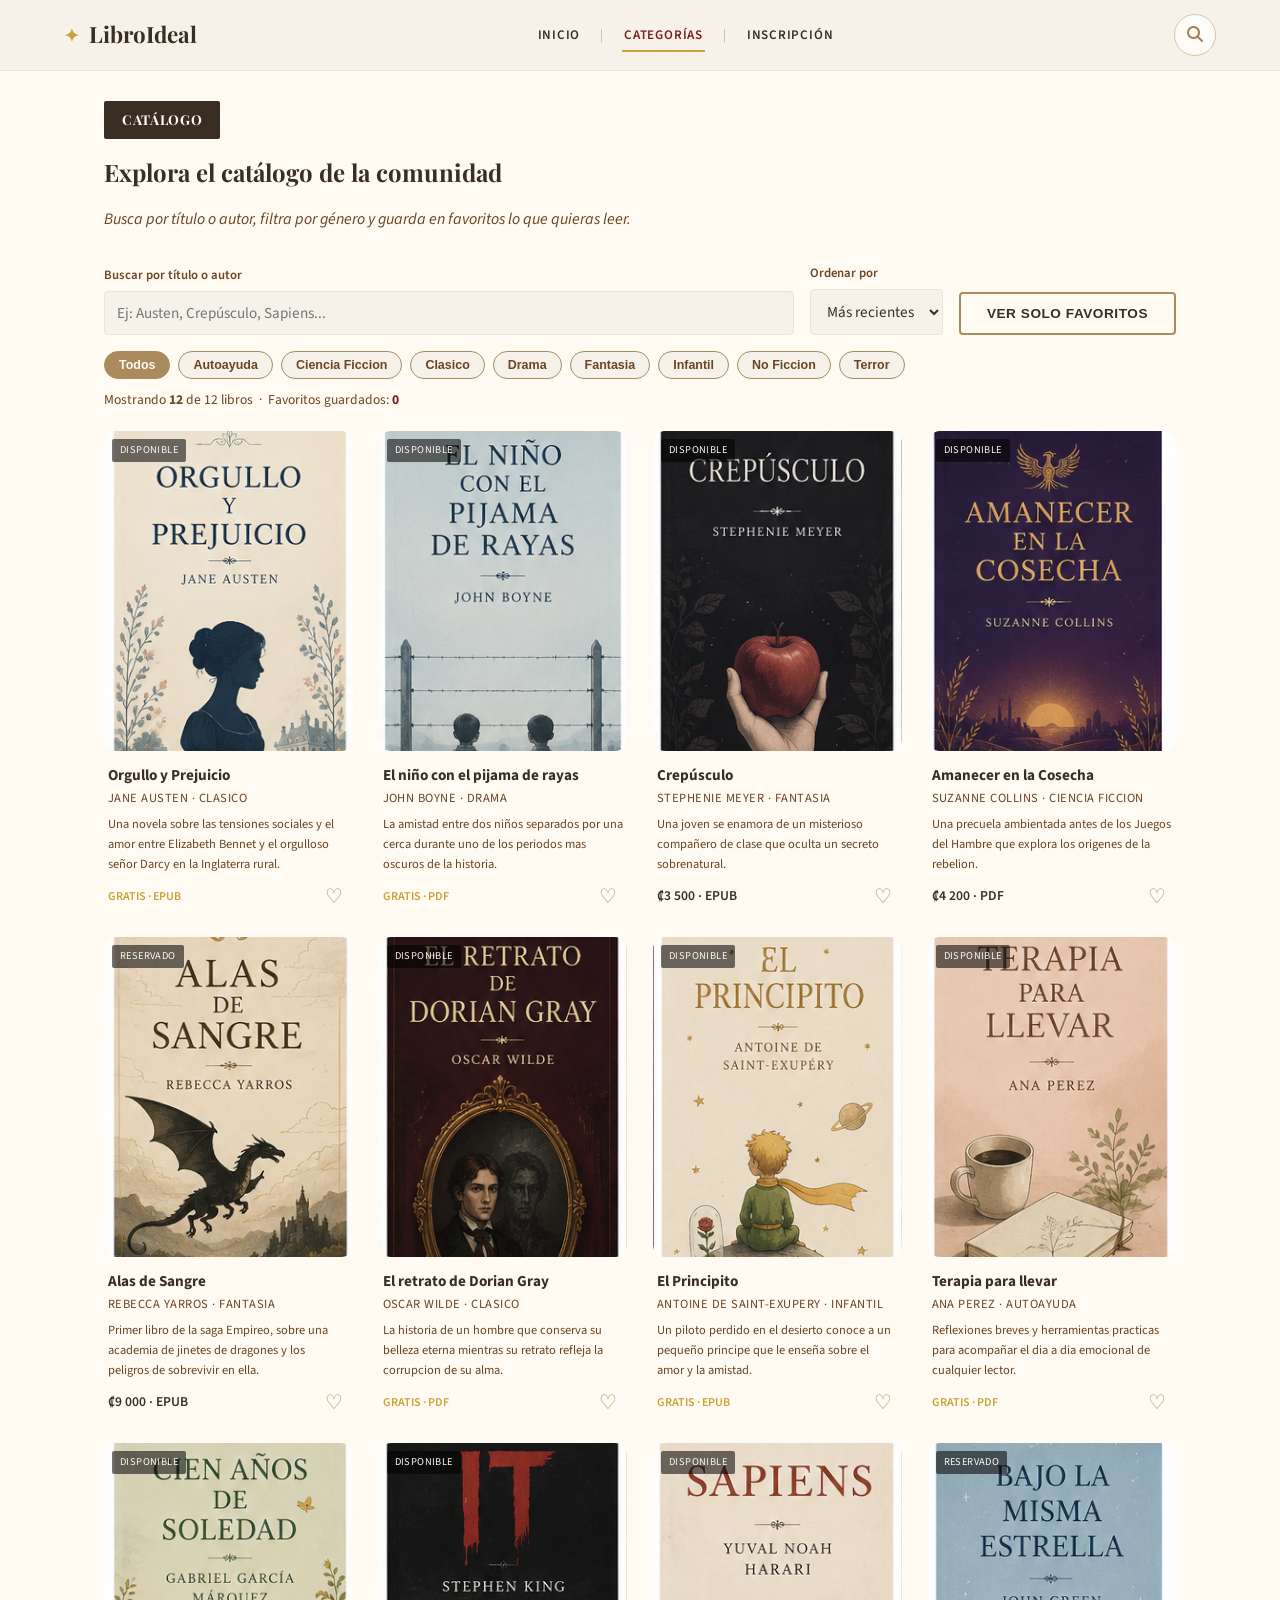
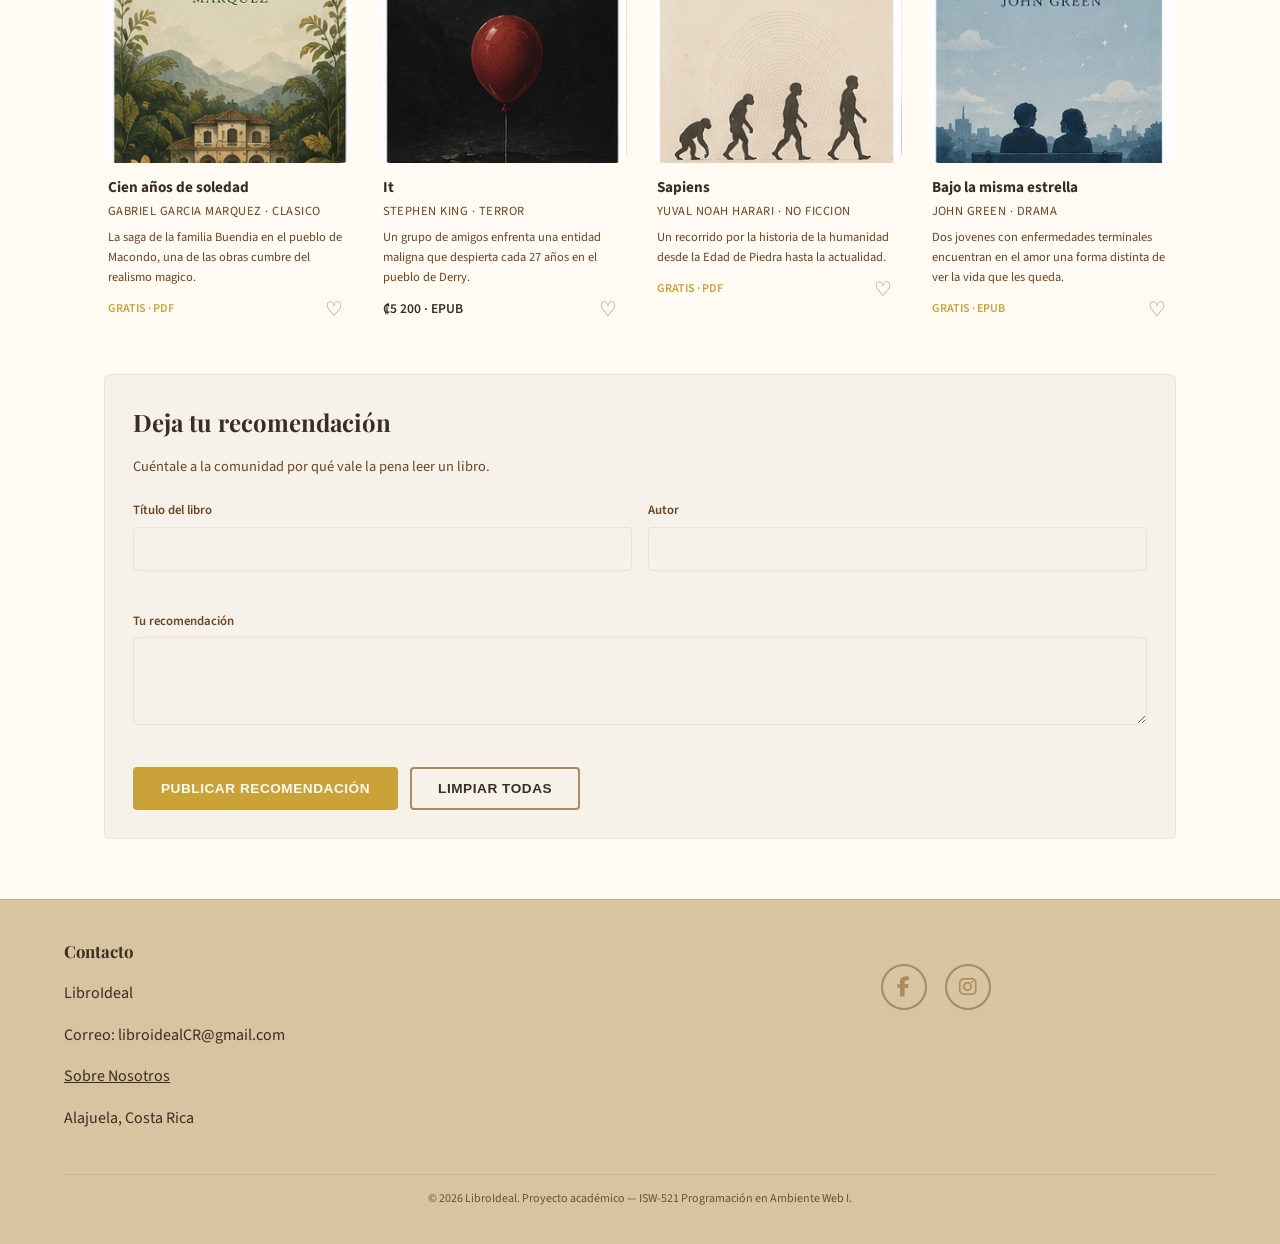
==== catalogo.html @ 8399f823 "Estructura  para GitHub Pages" ====
<!DOCTYPE html>
<html lang="es">

<head>
  <meta charset="UTF-8" />
  <meta name="viewport" content="width=device-width, initial-scale=1.0" />
  <title>Catálogo — LibroIdeal</title>
  <meta name="description" content="Explora, busca y filtra el catálogo de libros de la comunidad LibroIdeal." />
  <link rel="preconnect" href="https://fonts.googleapis.com">
  <link
    href="https://fonts.googleapis.com/css2?family=Playfair+Display:wght@600;700&family=Cormorant+Garamond:ital@1&family=Source+Sans+Pro:wght@400;600;700&display=swap"
    rel="stylesheet">
  <link rel="stylesheet" href="https://cdnjs.cloudflare.com/ajax/libs/font-awesome/6.7.2/css/all.min.css">
  <link rel="stylesheet" href="css/style.css" />
</head>
</head>

<body>

  <header class="encabezado">
    <a href="index.html" class="logo">
      <span class="corona">&#10022;</span> LibroIdeal
    </a>
    <button class="menu-toggle" aria-label="Abrir menú" aria-expanded="false">&#9776;</button>
    <nav aria-label="Navegación principal">
      <ul class="menu-principal">
        <li><a href="index.html">Inicio</a></li>
        <li class="divisor">|</li>
        <li><a href="catalogo.html" aria-current="page">Categorías</a></li>
        <li class="divisor">|</li>
        <li><a href="comunidad.html">Inscripción</a></li>
      </ul>
    </nav>
    <button class="boton-buscar" aria-label="Ir al campo de búsqueda"
      onclick="document.getElementById('campo-busqueda').focus()">

      <i class="fa-solid fa-magnifying-glass"></i>

    </button>
  </header>

  <main class="contenedor">
    <section style="margin-top: 30px;">
      <span class="eyebrow">Catálogo</span>
      <h1>Explora el catálogo de la comunidad</h1>
      <p class="cita-destacada">Busca por título o autor, filtra por género y guarda en favoritos lo que quieras leer.
      </p>
    </section>

    <!-- Búsqueda instantánea y filtro de género -->
    <section class="barra-herramientas" aria-label="Buscador y filtros">
      <div class="campo crece">
        <label for="campo-busqueda">Buscar por título o autor</label>
        <input type="search" id="campo-busqueda" placeholder="Ej: Austen, Crepúsculo, Sapiens..." autocomplete="off" />
      </div>
      <div class="campo">
        <label for="orden-resultados">Ordenar por</label>
        <select id="orden-resultados">
          <option value="relevancia">Más recientes</option>
          <option value="az">Título: A-Z</option>
          <option value="za">Título: Z-A</option>
        </select>
      </div>
      <div class="campo">
        <label>&nbsp;</label>
        <button type="button" id="boton-solo-favoritos" class="boton boton-borde">Ver solo favoritos</button>
      </div>
    </section>

    <div class="chips-filtro" id="contenedor-generos" role="group" aria-label="Filtrar por género">
      <button class="chip activo" data-genero="todos">Todos</button>
    </div>

    <p class="resumen-resultados" id="resumen-resultados" aria-live="polite"></p>

    <section aria-label="Resultados del catálogo">
      <div id="contenedor-catalogo" class="grid-libros" aria-live="polite">
        <p>Cargando catálogo…</p>
      </div>
      <div id="estado-vacio" class="estado-vacio" hidden>
        <span class="icono-vacio">&#128214;</span>
        <h3>No encontramos libros con esos criterios</h3>
        <p>Prueba con otra palabra clave o quita algún filtro para ver más resultados.</p>
      </div>
    </section>

    <!-- Recomendaciones -->
    <section class="panel" aria-labelledby="titulo-recomendaciones">
      <h2 id="titulo-recomendaciones">Deja tu recomendación</h2>
      <p class="descripcion-panel">Cuéntale a la comunidad por qué vale la pena leer un libro.</p>

      <div class="banner-aviso" id="aviso-recomendacion" role="status"></div>

      <form id="formulario-recomendacion" novalidate>
        <div class="grilla-formulario">
          <div class="campo">
            <label for="titulo-recomendado">Título del libro</label>
            <input type="text" id="titulo-recomendado" required minlength="2" />
            <span class="mensaje-error" id="error-titulo-recomendado"></span>
          </div>
          <div class="campo">
            <label for="autor-recomendado">Autor</label>
            <input type="text" id="autor-recomendado" required minlength="2" />
            <span class="mensaje-error" id="error-autor-recomendado"></span>
          </div>
          <div class="campo columna-completa">
            <label for="texto-recomendacion">Tu recomendación</label>
            <textarea id="texto-recomendacion" rows="3" required minlength="10"></textarea>
            <span class="mensaje-error" id="error-texto-recomendacion"></span>
          </div>
        </div>
        <div class="acciones-formulario">
          <button type="submit" class="boton boton-dorado">Publicar recomendación</button>
          <button type="button" id="boton-limpiar-recomendaciones" class="boton boton-borde">Limpiar todas</button>
        </div>
      </form>
    </section>
  </main>
  <footer class="pie">
    <div class="pie-grid">

      <div>
        <h3>Contacto</h3>
        <p>LibroIdeal</p>
        <p>Correo:
          <a href="mailto:libroidealCR@gmail.com">
            libroidealCR@gmail.com
          </a>
        </p>
        <p>
          <a href="comunidad.html" class="enlace-subrayado">
            Sobre Nosotros
          </a>
        </p>
        <p>Alajuela, Costa Rica</p>
      </div>

      <div class="pie-redes">
        <div class="redes-sociales">
          <a href="https://facebook.com" target="_blank" aria-label="Facebook">
            <i class="fa-brands fa-facebook-f"></i>
          </a>

          <a href="https://instagram.com" target="_blank" aria-label="Instagram">
            <i class="fa-brands fa-instagram"></i>
          </a>
        </div>
      </div>

    </div>

    <p class="pie-base">
      &copy; 2026 LibroIdeal. Proyecto académico — ISW-521 Programación en Ambiente Web I.
    </p>
  </footer>
  <script src="js/utilidades.js"></script>
  <script src="js/catalogo.js"></script>
</body>

</html>
---- css/style.css ----
/* ============================================
   LibroIdeal — Hoja de estilos principal
   ============================================ */

:root {
  --crema: #f6f2e9;
  --crema-osc: #ece4d2;
  --dorado: #a98b5d;
  --dorado-claro: #caa23a;
  --marron: #3a2e22;
  --marron-suave: #6b4423;
  --vino: #7a1f1f;
  --beige-pie: #d8c4a0;
  --blanco: #fffaf2;
  --sombra: 0 6px 18px rgba(58, 46, 34, 0.12);
  --radio: 4px;
  --fuente-titulo: "Playfair Display", "Georgia", serif;
  --fuente-cuerpo: "Source Sans Pro", "Segoe UI", sans-serif;
  --fuente-eyebrow: "Cormorant Garamond", serif;
}

* {
  box-sizing: border-box;
}

html {
  scroll-behavior: smooth;
}

body {
  margin: 0;
  font-family: var(--fuente-cuerpo);
  background: var(--blanco);
  color: var(--marron);
  line-height: 1.6;
}

img {
  max-width: 100%;
  display: block;
}

a {
  color: inherit;
  text-decoration: none;
}

h1,
h2,
h3 {
  font-family: var(--fuente-titulo);
  color: var(--marron);
  margin: 0 0 0.5em;
}

/* ---------- Encabezado ---------- */
.encabezado {
  display: flex;
  align-items: center;
  justify-content: space-between;
  padding: 14px 5%;
  background: var(--crema);
  border-bottom: 1px solid var(--crema-osc);
  position: sticky;
  top: 0;
  z-index: 50;
}

.logo {
  display: flex;
  align-items: center;
  gap: 10px;
  font-family: var(--fuente-titulo);
  font-size: 1.4rem;
  font-weight: 700;
  color: var(--marron);
}

.logo .corona {
  color: var(--dorado-claro);
  font-size: 1.1rem;
}

.menu-principal {
  display: flex;
  align-items: center;
  gap: 18px;
  list-style: none;
  margin: 0;
  padding: 0;
  font-size: 0.82rem;
  letter-spacing: 0.06em;
  text-transform: uppercase;
}

.menu-principal a {
  position: relative;
  padding: 6px 2px;
  font-weight: 600;
  color: var(--marron);
  transition: color 0.2s ease;
}

.menu-principal a:hover,
.menu-principal a:focus-visible {
  color: var(--vino);
}

.menu-principal a[aria-current="page"] {
  color: var(--vino);
  border-bottom: 2px solid var(--dorado-claro);
}

.menu-principal .divisor {
  color: var(--dorado);
  opacity: 0.6;
}

.boton-buscar {
  width: 42px;
  height: 42px;

  border-radius: 50%;
  border: 1px solid #d9c4a5;

  background: rgba(255, 255, 255, 0.7);

  color: #A67C52;
  font-size: 1rem;

  cursor: pointer;

  transition: all .3s ease;
}

.boton-buscar:hover {
  background: #A67C52;
  color: white;
}

.menu-toggle {
  display: none;
  background: none;
  border: none;
  font-size: 1.6rem;
  color: var(--marron);
  cursor: pointer;
}

/* ---------- Héroe (Inicio) ---------- */
.hero {
  background-image:
    linear-gradient(rgba(0, 0, 0, 0.35),
      rgba(0, 0, 0, 0.35)),
    url("../img/inicio.png");

  background-size: cover;
  background-position: center;
  background-repeat: no-repeat;

  min-height: 550px;

  display: flex;
  align-items: center;
  justify-content: center;

  text-align: center;

  border-radius: 20px;

  margin: 20px auto;
  max-width: 1400px;

  color: white;
}

/* textos dentro del hero para los títulos*/
.hero h1,
.hero p,
.hero span {
  color: white;
}



.hero-cita {
  font-family: var(--fuente-eyebrow);
  font-style: italic;
  letter-spacing: 0.08em;
  text-transform: uppercase;
  font-size: 0.85rem;
  opacity: 0.85;
}

.divisor-decorativo {
  display: flex;
  align-items: center;
  justify-content: center;
  gap: 14px;
  margin: 36px auto 30px;
  width: 80%;
  color: var(--dorado);
}

.divisor-decorativo::before,
.divisor-decorativo::after {
  content: "";
  flex: 1;
  height: 1px;
  background: var(--dorado);
  opacity: 0.5;
}

/* ---------- Botones ---------- */
.boton {
  display: inline-block;
  padding: 12px 26px;
  border-radius: var(--radio);
  font-weight: 700;
  font-size: 0.85rem;
  letter-spacing: 0.04em;
  text-transform: uppercase;
  border: 2px solid transparent;
  cursor: pointer;
  transition: transform 0.15s ease, background 0.2s ease, color 0.2s ease, box-shadow 0.2s ease;
}

.boton-dorado {
  background: var(--dorado-claro);
  color: var(--blanco);
}

.boton-dorado:hover {
  background: var(--marron-suave);
  transform: translateY(-2px);
  box-shadow: var(--sombra);
}

.boton-borde {
  background: transparent;
  border-color: var(--dorado);
  color: var(--marron);
}

.boton-borde:hover {
  background: var(--dorado);
  color: var(--blanco);
}

.boton:focus-visible,
a:focus-visible,
input:focus-visible,
select:focus-visible,
button:focus-visible,
textarea:focus-visible {
  outline: 3px solid var(--vino);
  outline-offset: 2px;
}

/* ---------- Secciones generales ---------- */
.contenedor {
  padding: 0 5%;
  max-width: 1200px;
  margin: 0 auto;
}

.eyebrow {
  display: inline-block;
  background: var(--marron);
  color: var(--blanco);
  font-family: var(--fuente-titulo);
  font-weight: 700;
  font-size: 0.85rem;
  letter-spacing: 0.05em;
  text-transform: uppercase;
  padding: 8px 18px;
  border-radius: 2px;
  margin-bottom: 14px;
}

.cita-destacada {
  font-style: italic;
  color: var(--marron-suave);
  margin-bottom: 24px;
}

.redes-sociales {
  display: flex;
  justify-content: center;
  gap: 18px;
  margin-top: 20px;
}

.redes-sociales a {
  width: 46px;
  height: 46px;

  display: flex;
  align-items: center;
  justify-content: center;

  border: 2px solid var(--dorado);
  border-radius: 50%;

  color: var(--dorado);
  text-decoration: none;
  font-size: 1.25rem;

  transition: .3s;
}

.redes-sociales a:hover {
  background: var(--dorado);
  color: white;
  transform: translateY(-3px);
}

/* ---------- Tarjetas de libros ---------- */
.grid-libros {
  display: grid;
  grid-template-columns: repeat(4, 1fr);
  gap: 26px;
  margin: 20px 0 50px;
}

.tarjeta-libro {
  background: var(--blanco);
  border-radius: var(--radio);
  overflow: hidden;
  display: flex;
  flex-direction: column;
  transition: transform 0.2s ease, box-shadow 0.2s ease;
}

.tarjeta-libro:hover {
  transform: translateY(-4px);
  box-shadow: var(--sombra);
}

.portada-envoltorio {
  position: relative;
  width: 100%;
  height: 320px;
  overflow: hidden;
  border-radius: 12px;
  background: #f5f1ea;
}

.portada-libro {
  width: 100%;
  height: 100%;
  object-fit: cover;
  display: block;
}

.etiqueta-estado {
  position: absolute;
  top: 10px;
  left: 10px;

  background: #3d2a1b;
  color: white;

  padding: 5px 10px;
  border-radius: 6px;

  font-size: .75rem;
  z-index: 2;
}

.info-libro {
  padding: 12px 4px 4px;
  display: flex;
  flex-direction: column;
  gap: 2px;
  flex: 1;
}

.info-libro .nombre-libro {
  font-weight: 700;
  font-size: 0.95rem;
}

.info-libro .autor-libro {
  font-size: 0.78rem;
  letter-spacing: 0.04em;
  text-transform: uppercase;
  color: var(--marron-suave);
}

.fila-precio {
  display: flex;
  align-items: center;
  justify-content: space-between;
  margin-top: 8px;
}

.precio {
  font-size: 0.85rem;
  font-weight: 600;
  color: var(--marron);
}

.precio.gratis {
  color: var(--dorado-claro);
  text-transform: uppercase;
  font-size: 0.75rem;
}

.boton-favorito {
  background: none;
  border: none;
  font-size: 1.25rem;
  cursor: pointer;
  color: var(--dorado);
  transition: transform 0.15s ease, color 0.15s ease;
  line-height: 1;
}

.boton-favorito.activo {
  color: var(--vino);
}

.boton-favorito:hover {
  transform: scale(1.18);
}

.etiqueta-estado {
  position: absolute;
  top: 8px;
  left: 8px;
  font-size: 0.65rem;
  letter-spacing: 0.04em;
  text-transform: uppercase;
  padding: 3px 8px;
  border-radius: 2px;
  background: rgba(0, 0, 0, 0.55);
  color: var(--blanco);
}

.portada-envoltorio {
  position: relative;
}

/* ---------- Pie de página ---------- */
.pie {
  margin-top: 60px;
  background: var(--beige-pie);
  color: var(--marron);
  padding: 38px 5% 24px;
  border-top: 1px solid rgba(58, 46, 34, 0.15);
}

.pie-grid {
  display: grid;
  grid-template-columns: 1fr 1fr;
  gap: 30px;
  max-width: 1200px;
  margin: 0 auto;
}

.pie h3 {
  font-size: 1.05rem;
  margin-bottom: 10px;
}

.pie a.enlace-subrayado {
  text-decoration: underline;
}

.pie-redes a {
  display: inline-flex;
  align-items: center;
  gap: 8px;
  margin-top: 6px;
}

.pie-base {
  text-align: center;
  font-size: 0.75rem;
  margin-top: 26px;
  opacity: 0.75;
  border-top: 1px solid rgba(58, 46, 34, 0.15);
  padding-top: 14px;
}

/* ---------- Buscador y filtros (catálogo) ---------- */
.barra-herramientas {
  display: flex;
  flex-wrap: wrap;
  gap: 16px;
  align-items: flex-end;
  margin: 30px 0 10px;
}

.campo {
  display: flex;
  flex-direction: column;
  gap: 6px;
  font-size: 0.8rem;
  font-weight: 600;
  color: var(--marron-suave);
}

.campo input,
.campo select,
.campo textarea {
  font-family: var(--fuente-cuerpo);
  font-size: 0.95rem;
  padding: 10px 12px;
  border: 1px solid var(--crema-osc);
  border-radius: var(--radio);
  background: var(--crema);
  color: var(--marron);
}

.campo input:focus,
.campo select:focus,
.campo textarea:focus {
  border-color: var(--dorado);
  outline: none;
}

.campo.crece {
  flex: 1;
  min-width: 220px;
}

.chips-filtro {
  display: flex;
  flex-wrap: wrap;
  gap: 8px;
  margin: 16px 0 4px;
}

.chip {
  padding: 6px 14px;
  border-radius: 100px;
  border: 1px solid var(--dorado);
  background: var(--crema);
  font-size: 0.78rem;
  font-weight: 600;
  cursor: pointer;
  color: var(--marron-suave);
  transition: background 0.2s ease, color 0.2s ease;
}

.chip.activo,
.chip:hover {
  background: var(--dorado);
  color: var(--blanco);
}

.resumen-resultados {
  font-size: 0.85rem;
  color: var(--marron-suave);
  margin: 10px 0 0;
}

.estado-vacio {
  text-align: center;
  padding: 60px 20px;
  color: var(--marron-suave);
}

.estado-vacio .icono-vacio {
  font-size: 2.2rem;
  margin-bottom: 10px;
}

/* ---------- Formularios (comunidad) ---------- */
.panel {
  background: var(--crema);
  border: 1px solid var(--crema-osc);
  border-radius: 6px;
  padding: 28px;
  margin-bottom: 30px;
}

.panel h2 {
  margin-bottom: 6px;
}

.panel .descripcion-panel {
  color: var(--marron-suave);
  font-size: 0.9rem;
  margin-bottom: 22px;
}

.grilla-formulario {
  display: grid;
  grid-template-columns: 1fr 1fr;
  gap: 16px;
}

.grilla-formulario .columna-completa {
  grid-column: 1 / -1;
}

.mensaje-error {
  color: var(--vino);
  font-size: 0.78rem;
  min-height: 16px;
  display: block;
  margin-top: 2px;
}

.acciones-formulario {
  display: flex;
  gap: 12px;
  margin-top: 18px;
  flex-wrap: wrap;
}

.banner-aviso {
  display: none;
  padding: 12px 16px;
  border-radius: var(--radio);
  font-size: 0.88rem;
  margin-bottom: 18px;
  font-weight: 600;
  align-items: center;
  gap: 10px;
}

.banner-aviso.mostrar {
  display: flex;
}

.banner-aviso.exito {
  background: #e6f2e6;
  color: #2c5e2c;
  border: 1px solid #a9d3a9;
}

.banner-aviso.error {
  background: #fbe7e7;
  color: var(--vino);
  border: 1px solid #e3a8a8;
}

.lista-registros {
  display: flex;
  flex-direction: column;
  gap: 12px;
}

.tarjeta-registro {
  background: var(--blanco);
  border: 1px solid var(--crema-osc);
  border-radius: var(--radio);
  padding: 14px 16px;
  display: flex;
  justify-content: space-between;
  align-items: flex-start;
  gap: 12px;
}

.tarjeta-registro .cuerpo-registro h4 {
  margin: 0 0 4px;
  font-family: var(--fuente-cuerpo);
  font-weight: 700;
  font-size: 0.95rem;
  color: var(--marron);
}

.tarjeta-registro .meta-registro {
  font-size: 0.75rem;
  color: var(--marron-suave);
  text-transform: uppercase;
  letter-spacing: 0.03em;
}

.tarjeta-registro .texto-registro {
  font-size: 0.85rem;
  margin-top: 6px;
}

.boton-eliminar {
  background: none;
  border: 1px solid var(--vino);
  color: var(--vino);
  border-radius: var(--radio);
  padding: 6px 12px;
  font-size: 0.75rem;
  font-weight: 700;
  cursor: pointer;
  white-space: nowrap;
}

.boton-eliminar:hover {
  background: var(--vino);
  color: var(--blanco);
}

.select-estado {
  font-size: 0.72rem;
  padding: 4px 8px;
  border-radius: 2px;
  border: 1px solid var(--crema-osc);
}

.contador-favoritos {
  font-weight: 700;
  color: var(--vino);
}

/* ---------- Secciones de inicio adicionales ---------- */
.bloque-beneficios {
  display: grid;
  grid-template-columns: repeat(3, 1fr);
  gap: 22px;
  margin: 10px 0 50px;
}

.tarjeta-beneficio {
  background: var(--crema);
  border-radius: 6px;
  padding: 24px;
  text-align: center;
}

.tarjeta-beneficio .icono-beneficio {
  font-size: 1.8rem;
  margin-bottom: 10px;
  display: block;
}

.acerca-proyecto {
  background: var(--marron);
  color: var(--crema);
  border-radius: 6px;
  padding: 36px;
  margin-bottom: 50px;
  display: grid;
  grid-template-columns: 1fr auto;
  gap: 24px;
  align-items: center;
}

.acerca-proyecto h2 {
  color: var(--blanco);
}

.acerca-proyecto p {
  color: rgba(255, 255, 255, 0.85);
}

/* ---------- Responsivo ---------- */
@media (max-width: 980px) {
  .grid-libros {
    grid-template-columns: repeat(3, 1fr);
  }
}

@media (max-width: 760px) {
  .menu-toggle {
    display: block;
  }

  .menu-principal {
    position: absolute;
    top: 100%;
    left: 0;
    right: 0;
    background: var(--crema);
    flex-direction: column;
    align-items: flex-start;
    padding: 14px 5% 18px;
    display: none;
    border-bottom: 1px solid var(--crema-osc);
    gap: 14px;
  }

  .menu-principal.abierto {
    display: flex;
  }

  .menu-principal .divisor {
    display: none;
  }

  .grid-libros {
    grid-template-columns: repeat(2, 1fr);
  }

  .bloque-beneficios {
    grid-template-columns: 1fr;
  }

  .pie-grid {
    grid-template-columns: 1fr;
  }

  .grilla-formulario {
    grid-template-columns: 1fr;
  }

  .acerca-proyecto {
    grid-template-columns: 1fr;
    text-align: center;
  }
}

@media (max-width: 520px) {
  .grid-libros {
    grid-template-columns: repeat(2, 1fr);
    gap: 14px;
  }

  .hero-contenido h1 {
    font-size: 1.7rem;
  }

  .encabezado {
    padding: 12px 4%;
  }
}
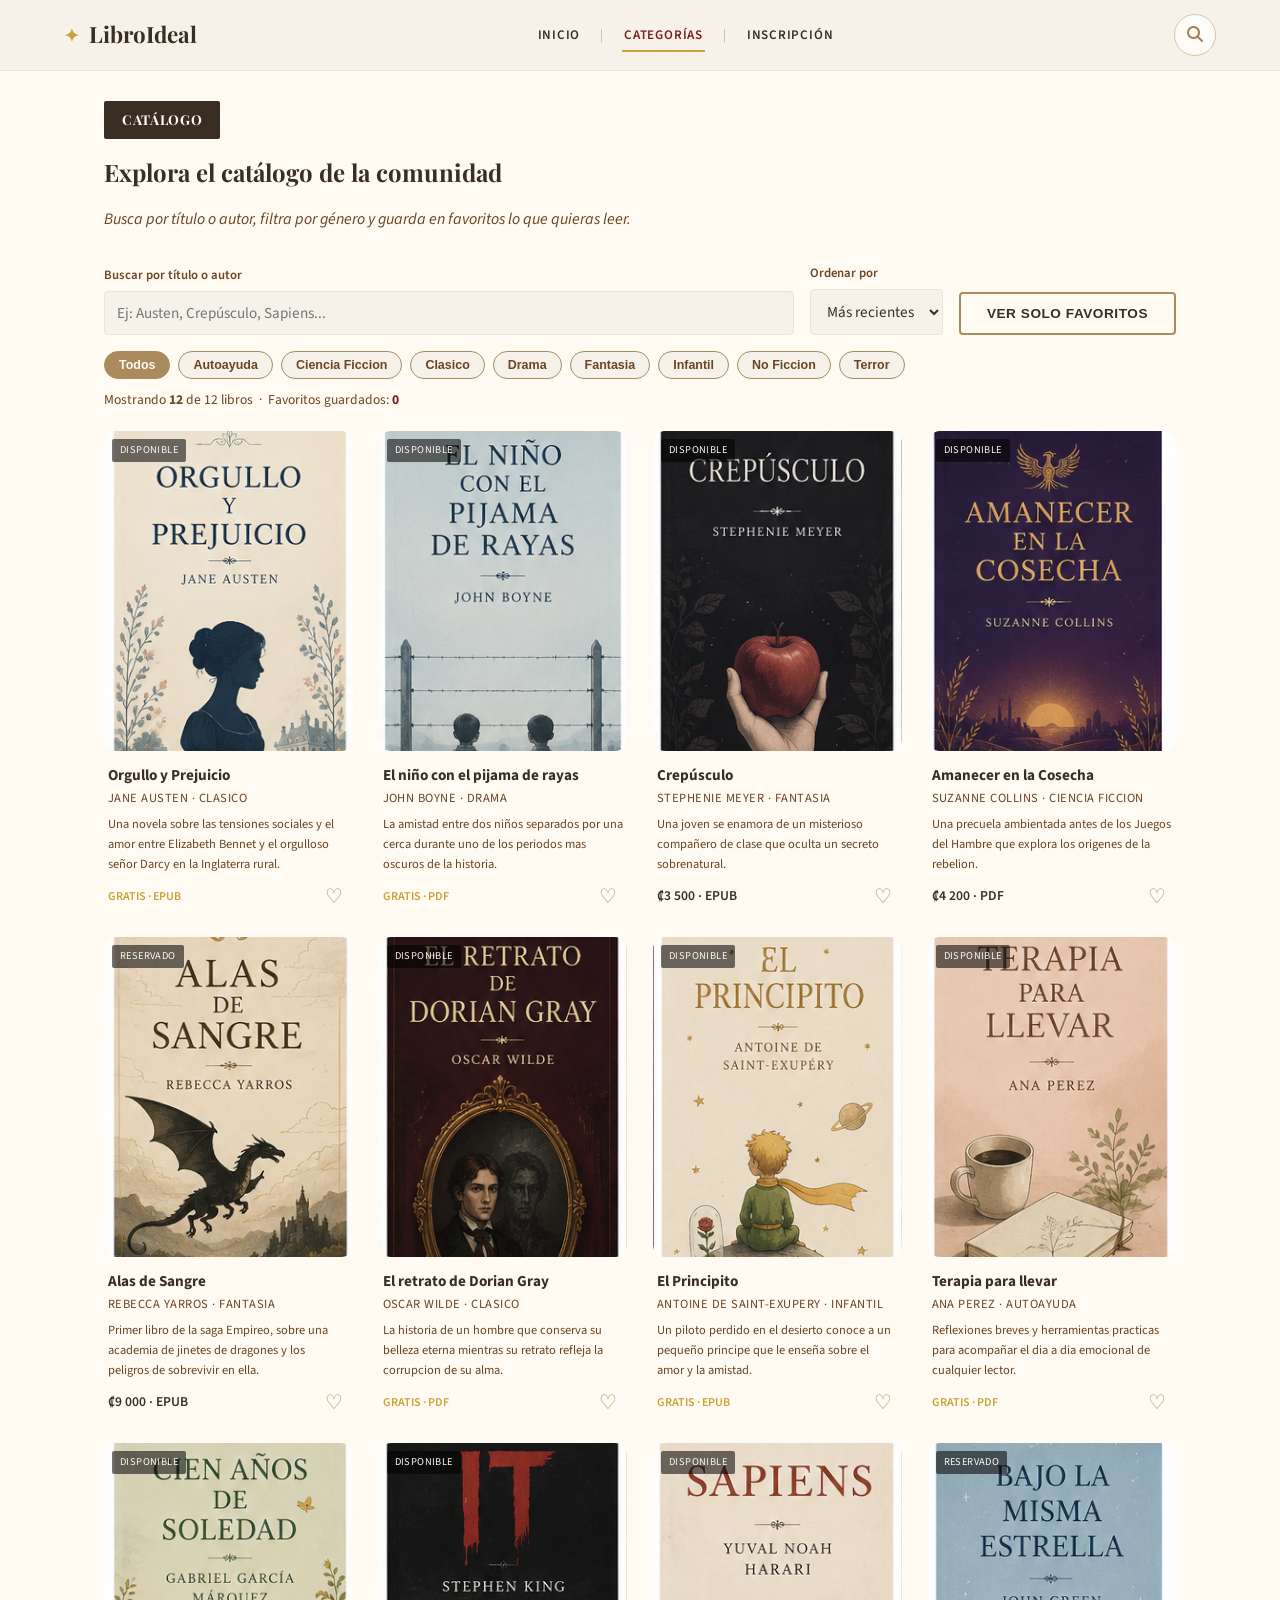
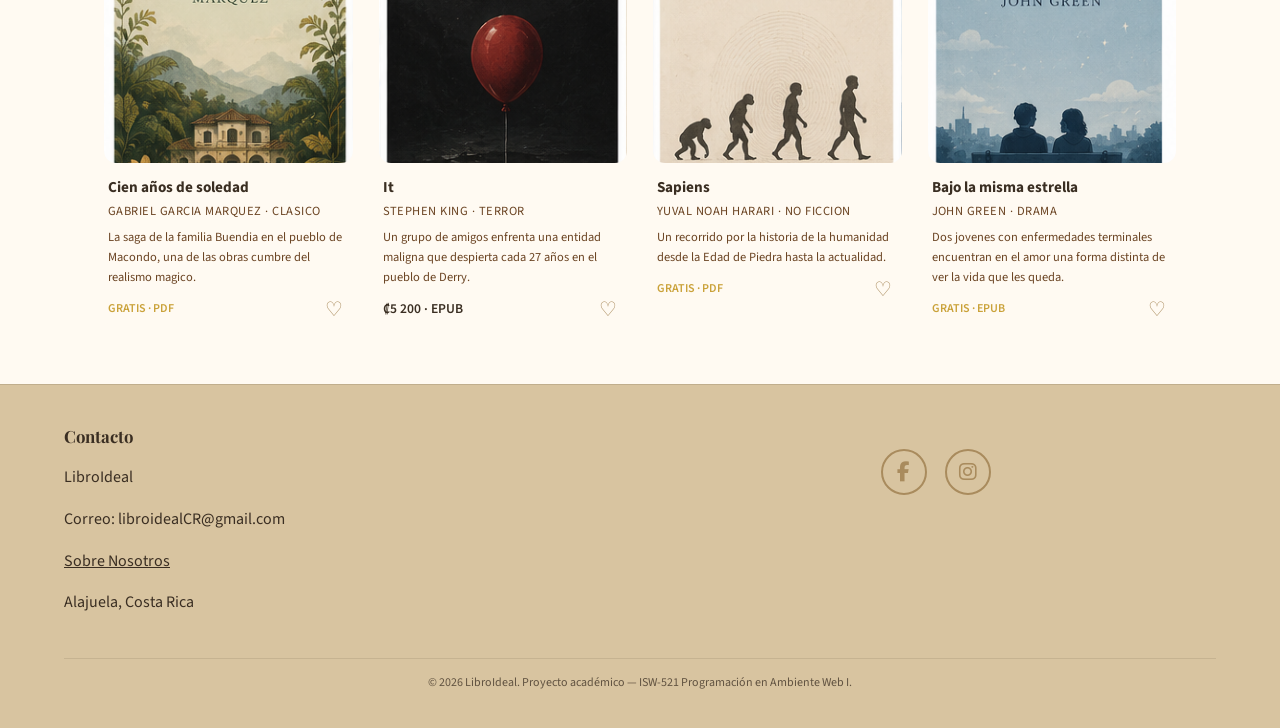
==== commit f3467d6d: "Actualiza en secciones" ====
--- a/catalogo.html
+++ b/catalogo.html
@@ -12,7 +12,6 @@
     rel="stylesheet">
   <link rel="stylesheet" href="https://cdnjs.cloudflare.com/ajax/libs/font-awesome/6.7.2/css/all.min.css">
   <link rel="stylesheet" href="css/style.css" />
-</head>
 </head>
 
 <body>
@@ -84,37 +83,6 @@
       </div>
     </section>
 
-    <!-- Recomendaciones -->
-    <section class="panel" aria-labelledby="titulo-recomendaciones">
-      <h2 id="titulo-recomendaciones">Deja tu recomendación</h2>
-      <p class="descripcion-panel">Cuéntale a la comunidad por qué vale la pena leer un libro.</p>
-
-      <div class="banner-aviso" id="aviso-recomendacion" role="status"></div>
-
-      <form id="formulario-recomendacion" novalidate>
-        <div class="grilla-formulario">
-          <div class="campo">
-            <label for="titulo-recomendado">Título del libro</label>
-            <input type="text" id="titulo-recomendado" required minlength="2" />
-            <span class="mensaje-error" id="error-titulo-recomendado"></span>
-          </div>
-          <div class="campo">
-            <label for="autor-recomendado">Autor</label>
-            <input type="text" id="autor-recomendado" required minlength="2" />
-            <span class="mensaje-error" id="error-autor-recomendado"></span>
-          </div>
-          <div class="campo columna-completa">
-            <label for="texto-recomendacion">Tu recomendación</label>
-            <textarea id="texto-recomendacion" rows="3" required minlength="10"></textarea>
-            <span class="mensaje-error" id="error-texto-recomendacion"></span>
-          </div>
-        </div>
-        <div class="acciones-formulario">
-          <button type="submit" class="boton boton-dorado">Publicar recomendación</button>
-          <button type="button" id="boton-limpiar-recomendaciones" class="boton boton-borde">Limpiar todas</button>
-        </div>
-      </form>
-    </section>
   </main>
   <footer class="pie">
     <div class="pie-grid">
--- a/css/style.css
+++ b/css/style.css
@@ -1,5 +1,5 @@
 /* ============================================
-   LibroIdeal — Hoja de estilos principal
+   LibroIdeal — Hoja de estilos principal Bely
    ============================================ */
 
 :root {
@@ -74,13 +74,19 @@
   font-size: 1.4rem;
   font-weight: 700;
   color: var(--marron);
+  transition: .3s
+}
+
+.logo:hover {
+  text-shadow:
+    0 0 8px rgba(202, 162, 58, .5),
+    0 0 15px rgba(202, 162, 58, .3);
 }
 
 .logo .corona {
   color: var(--dorado-claro);
   font-size: 1.1rem;
 }
-
 .menu-principal {
   display: flex;
   align-items: center;
@@ -119,17 +125,12 @@
 .boton-buscar {
   width: 42px;
   height: 42px;
-
   border-radius: 50%;
   border: 1px solid #d9c4a5;
-
   background: rgba(255, 255, 255, 0.7);
-
   color: #A67C52;
   font-size: 1rem;
-
   cursor: pointer;
-
   transition: all .3s ease;
 }
 
@@ -150,38 +151,27 @@
 /* ---------- Héroe (Inicio) ---------- */
 .hero {
   background-image:
-    linear-gradient(rgba(0, 0, 0, 0.35),
-      rgba(0, 0, 0, 0.35)),
+    linear-gradient(rgba(0, 0, 0, 0.35), rgba(0, 0, 0, 0.35)),
     url("../img/inicio.png");
-
   background-size: cover;
   background-position: center;
   background-repeat: no-repeat;
-
   min-height: 550px;
-
   display: flex;
   align-items: center;
   justify-content: center;
-
   text-align: center;
-
   border-radius: 20px;
-
   margin: 20px auto;
   max-width: 1400px;
-
   color: white;
 }
 
-/* textos dentro del hero para los títulos*/
 .hero h1,
 .hero p,
 .hero span {
   color: white;
 }
-
-
 
 .hero-cita {
   font-family: var(--fuente-eyebrow);
@@ -294,18 +284,14 @@
 .redes-sociales a {
   width: 46px;
   height: 46px;
-
   display: flex;
   align-items: center;
   justify-content: center;
-
   border: 2px solid var(--dorado);
   border-radius: 50%;
-
   color: var(--dorado);
   text-decoration: none;
   font-size: 1.25rem;
-
   transition: .3s;
 }
 
@@ -316,6 +302,7 @@
 }
 
 /* ---------- Tarjetas de libros ---------- */
+
 .grid-libros {
   display: grid;
   grid-template-columns: repeat(4, 1fr);
@@ -336,6 +323,7 @@
   transform: translateY(-4px);
   box-shadow: var(--sombra);
 }
+
 
 .portada-envoltorio {
   position: relative;
@@ -351,21 +339,6 @@
   height: 100%;
   object-fit: cover;
   display: block;
-}
-
-.etiqueta-estado {
-  position: absolute;
-  top: 10px;
-  left: 10px;
-
-  background: #3d2a1b;
-  color: white;
-
-  padding: 5px 10px;
-  border-radius: 6px;
-
-  font-size: .75rem;
-  z-index: 2;
 }
 
 .info-libro {
@@ -436,10 +409,7 @@
   border-radius: 2px;
   background: rgba(0, 0, 0, 0.55);
   color: var(--blanco);
-}
-
-.portada-envoltorio {
-  position: relative;
+  z-index: 2;
 }
 
 /* ---------- Pie de página ---------- */
@@ -591,18 +561,16 @@
   display: grid;
   grid-template-columns: 1fr 1fr;
   gap: 16px;
-}
+} 
 
 .grilla-formulario .columna-completa {
   grid-column: 1 / -1;
 }
 
-.mensaje-error {
-  color: var(--vino);
-  font-size: 0.78rem;
-  min-height: 16px;
-  display: block;
-  margin-top: 2px;
+.mensaje-error,
+.banner-aviso.error {
+  color: #7a1f1f !important; 
+  font-weight: 600;
 }
 
 .acciones-formulario {
@@ -793,8 +761,16 @@
   }
 
   .grilla-formulario {
-    grid-template-columns: 1fr;
-  }
+    display: grid;
+    grid-template-columns: 1fr; /* se caambiado a 1 sola columna en móvil */
+    gap: 16px;
+  }
+  /* Icono de usuario estilizado en el panel de perfil activo */
+.icono-usuario-perfil {
+  color: #7a1f1f; 
+  margin-right: 20px;
+  font-size: 1.1rem; 
+}
 
   .acerca-proyecto {
     grid-template-columns: 1fr;
@@ -815,4 +791,4 @@
   .encabezado {
     padding: 12px 4%;
   }
-}+}  
